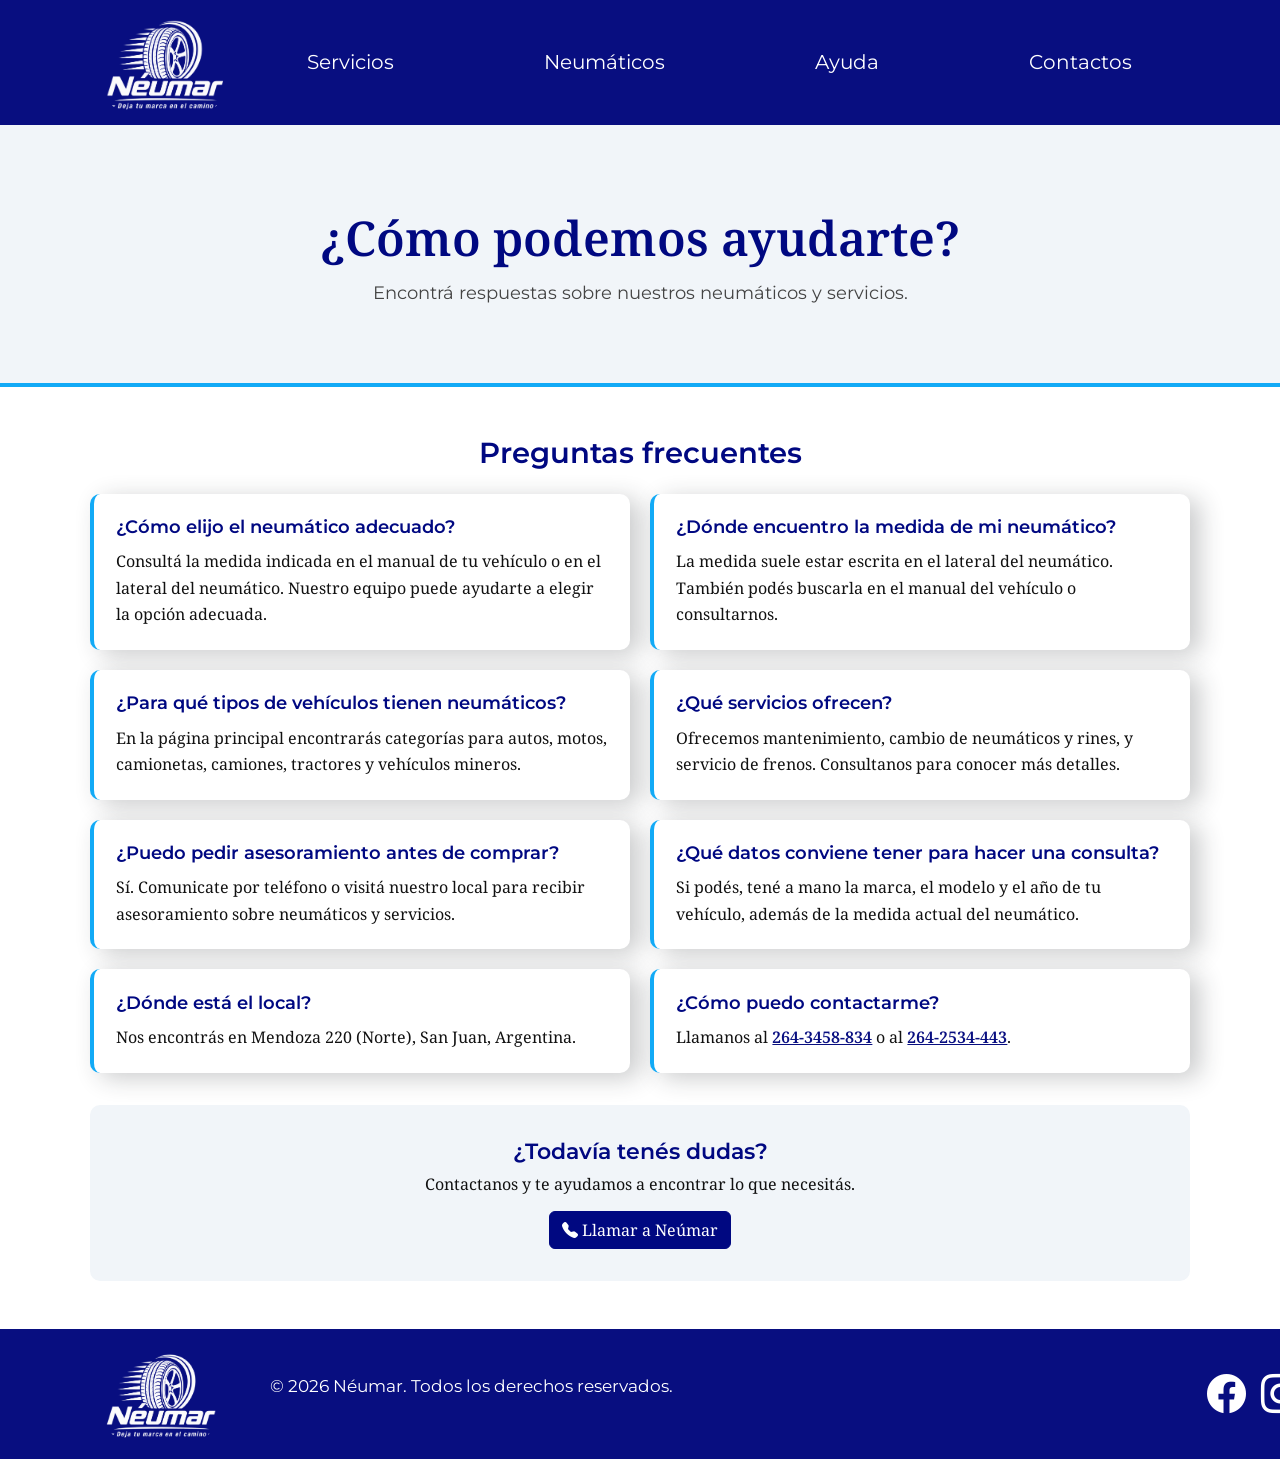
==== ayuda.html @ f8f5e72b "Initial commit" ====
<!doctype html>
<html lang="es">
<head>
  <meta charset="utf-8">
  <meta name="viewport" content="width=device-width, initial-scale=1">
  <title>Ayuda | Neúmar</title>
  <link href="https://cdn.jsdelivr.net/npm/bootstrap@5.3.8/dist/css/bootstrap.min.css" rel="stylesheet" integrity="sha384-sRIl4kxILFvY47J16cr9ZwB07vP4J8+LH7qKQnuqkuIAvNWLzeN8tE5YBujZqJLB" crossorigin="anonymous">
  <link rel="stylesheet" href="https://cdn.jsdelivr.net/npm/bootstrap-icons@1.13.2/font/bootstrap-icons.min.css">
  <link rel="preconnect" href="https://fonts.googleapis.com">
  <link rel="preconnect" href="https://fonts.gstatic.com" crossorigin>
  <link href="https://fonts.googleapis.com/css2?family=Montserrat:wght@400;500;600;700&family=Noto+Serif:wght@400;600&display=swap" rel="stylesheet">
  <link rel="stylesheet" href="styles.css">
  <link rel="stylesheet" href="ayuda.css">
  <link rel="icon" href="imagenes/logo_blanco.png" type="image/png">
</head>
<body class="ayuda-body">
  <header>
    <a href="index.html"><img src="imagenes/logo_blanco.png" class="logo" alt="Neúmar"></a>
    <button class="menu-toggle" type="button" aria-label="Abrir menú" aria-expanded="false" aria-controls="main-navigation"><span></span><span></span><span></span></button>
    <nav id="main-navigation"> 
       <ul>
        <li><a href="servicios.html" class="cabeza_a">Servicios</a></li>
        <li><a href="neumaticos.html" class="cabeza_a">Neumáticos</a></li>
        <li><a href="ayuda.html" class="cabeza_a">Ayuda</a></li>
        <li><a href="contacto.html" class="cabeza_a">Contactos</a></li>
       </ul>
    </nav>
  </header>


  <main>
    <section class="ayuda-hero">
      <h1>¿Cómo podemos ayudarte?</h1>
      <p>Encontrá respuestas sobre nuestros neumáticos y servicios.</p>
    </section>

    <section class="ayuda-main">
      <h2>Preguntas frecuentes</h2>
      <div class="faq-grid">
        <article class="faq-item">
          <h3>¿Cómo elijo el neumático adecuado?</h3>
          <p>Consultá la medida indicada en el manual de tu vehículo o en el lateral del neumático. Nuestro equipo puede ayudarte a elegir la opción adecuada.</p>
        </article>
        <article class="faq-item">
          <h3>¿Dónde encuentro la medida de mi neumático?</h3>
          <p>La medida suele estar escrita en el lateral del neumático. También podés buscarla en el manual del vehículo o consultarnos.</p>
        </article>
        <article class="faq-item">
          <h3>¿Para qué tipos de vehículos tienen neumáticos?</h3>
          <p>En la página principal encontrarás categorías para autos, motos, camionetas, camiones, tractores y vehículos mineros.</p>
        </article>
        <article class="faq-item">
          <h3>¿Qué servicios ofrecen?</h3>
          <p>Ofrecemos mantenimiento, cambio de neumáticos y rines, y servicio de frenos. Consultanos para conocer más detalles.</p>
        </article>
        <article class="faq-item">
          <h3>¿Puedo pedir asesoramiento antes de comprar?</h3>
          <p>Sí. Comunicate por teléfono o visitá nuestro local para recibir asesoramiento sobre neumáticos y servicios.</p>
        </article>
        <article class="faq-item">
          <h3>¿Qué datos conviene tener para hacer una consulta?</h3>
          <p>Si podés, tené a mano la marca, el modelo y el año de tu vehículo, además de la medida actual del neumático.</p>
        </article>
        <article class="faq-item">
          <h3>¿Dónde está el local?</h3>
          <p>Nos encontrás en Mendoza 220 (Norte), San Juan, Argentina.</p>
        </article>
        <article class="faq-item">
          <h3>¿Cómo puedo contactarme?</h3>
          <p>Llamanos al <a href="tel:2643458834">264-3458-834</a> o al <a href="tel:2642534443">264-2534-443</a>.</p>
        </article>
      </div>

      <div class="ayuda-contacto">
        <h2>¿Todavía tenés dudas?</h2>
        <p>Contactanos y te ayudamos a encontrar lo que necesitás.</p>
        <a class="btn btn-primary" href="tel:2643458834"><i class="bi bi-telephone-fill"></i> Llamar a Neúmar</a>
      </div>
    </section>
  </main>

  <footer id="contacto">
    <div><a href="index.html"><img src="imagenes/logo_blanco.png" class="logo_footer" alt="Neúmar"></a></div>
    <div class="copyright"><p>© 2026 Néumar. Todos los derechos reservados.</p></div>
    <div class="redes">
      <ul class="iconos_redes">
        <li><a href="https://www.facebook.com/?locale=es_LA" aria-label="Facebook"><i class="bi bi-facebook"></i></a></li>
        <li><a href="https://www.instagram.com/?hl=es" aria-label="Instagram"><i class="bi bi-instagram"></i></a></li>
        <li><a href="https://web.whatsapp.com/" aria-label="WhatsApp"><i class="bi bi-whatsapp"></i></a></li>
      </ul>
    </div>
  </footer>
  <script src="menu.js" defer></script>
</body>
</html>
---- styles.css ----
* { box-sizing: border-box; }
body { margin: 0 auto;  font: 16px Noto serif; color: #111; }
/* Cabecera y pie*/
header { background: #080e80; color: white; display: flex; font-family: montserrat; align-items: center; justify-content: space-between; gap: 20px; margin: 0 auto;  padding-left: 8%;
  padding-right: 19%;}
  header ul {
  display: flex;
  gap: 30px;
  list-style: none;
  margin: 0;
  padding: 0;
  }

header ul li a {
  color: white;
  text-decoration: none;
}
footer { background: #080e80; color: white;  font-family: montserrat;  display: flex; align-items: center; height: 10em;  padding-left: 8%;
  padding-right: 19%; font-size: 13px;}
footer p{font-size: 1.3em; position: relative; left: 3em;}
.redes{position: relative; left: 45em;}
.iconos_redes{font-size: 3em; display: flex; list-style: none; gap: 15px; padding: 0; margin: 0;}
.cabeza_a {font-size: 20px; padding: 3em; }
.logo { color: white; font-weight: bold; border-radius: 40%; width: 10em;  }
.logo_footer { color: white; font-weight: bold; border-radius: 40%; width: 9em;  }
nav { display: flex; gap: 16px; }
nav a, footer a { color: white; text-decoration: none; }
.banner { margin: 0; padding: 30px; background-image: url(imagenes/ruedas.jpg); background-repeat: no-repeat;  background-position: center; background-size: cover;  color: #ffffff; text-shadow: 3px 2px 12px rgba(0,0,0,1.00); font-family: Noto serif;  text-align: center; font-size: 2em; text-transform: uppercase; height: 8em; }

section h2 { text-align: center; font-size: 2em; position: relative; font-weight: normal; color: #080e80;}

/*Introduccion*/
.intro { max-width: 1500px; min-height: 420px; margin: 40px auto; padding: 24px; display: flex; align-items: center; gap: 24px; background: #fff; border-radius: 12px; box-shadow: 0 8px 28px #00000012; }
.imagen-intro { flex: 0 0 34%; height: 370px; }
.imagen-intro img { display: block; width: 100%; height: 100%; object-fit: cover; border-radius: 8px; }
.texto-intro { flex: 1; }
.texto-intro h2 { margin: 0 0 10px; color: #080e80; font-size: clamp(1.6rem, 2.5vw, 2.5rem); }
.texto-intro p { max-width: none; margin: 0; font-size: clamp(1rem, 1.3vw, 1.35rem); line-height: 1.4; }





/* Carrusel y tarjetas de productos */
#titulo_carrusel{font-size: 2.6em; bottom: 10px;}
.carousel-wrap { width: 54em; margin: 2rem auto; }
#productosCarousel img { width: 100px; height: 30em; object-fit: cover; background: #f3f3f3;}
.fondo{background-image: linear-gradient(rgba(13, 65, 89, 0.625)), url(imagenes/taller.jpeg); background-repeat: no-repeat; background-position: center; background-size: cover; }
#titulo_prod{color: #f7f7f7; font-size: 2.6em;}
.productos { width: 1000px; }
.productos .card { height: 100%; width: 20em; padding: 4em; text-align: center; box-shadow: 10px 10px 8px -3px rgba(0,0,0,0.74);}
.productos .card-img-top { height: 190px; object-fit: contain; padding: 10px; }
.productos .btn { background-color: #080e80; border-color: #080e80; width: 11em; left: 0.2em; border-radius: 2em; position: relative;}

/* Tarjetas de los servicios*/
.fondo_servicios{background-image: linear-gradient(rgb(255, 255, 255), rgba(102, 103, 107, 0.345));   }
#titulo_servicios{color: #444343; font-size: 2.6em; padding: 0.5em;}
.servicios { width: 100em; height: 43em; }
.servicios .card { height: 100%; width: 25em; box-shadow: 8px 1px 13px 7px rgba(0,0,0,0.74); text-align: center; }
.servicios .card-img-top { height: 20em; object-fit: cover;   }
.servicios .btn { background-color: #080e80; border-color: #080e80; width: 11em; left: 6.8em; border-radius: 2em; position: relative; top: -1em; bottom: -1em; padding: 0.8em;}


.menu-toggle {
  display: none;
  width: 44px;
  height: 44px;
  border: 1px solid #ffffff80;
  border-radius: 6px;
  background: transparent;
  cursor: pointer;
}

.menu-toggle span {
  display: block;
  width: 22px;
  height: 2px;
  margin: 4px auto;
  background: white;
}

.menu-toggle { display: none; }

@media (max-width: 900px) {
  body { overflow-x: hidden; }
  img { max-width: 100%; }
  .carousel-wrap {
    width: min(calc(100% - 32px), 864px);
    margin-inline: auto;
  }
  #productosCarousel img {
    display: block;
    width: 100%;
    height: clamp(220px, 34vw, 420px);
    object-fit: cover;
  }
  .productos, .servicios {
    width: min(calc(100% - 32px), 1200px);
    max-width: 100%;
    height: auto;
    margin-inline: auto;
    padding: 24px 12px;
  }
  .productos .card, .servicios .card {
    width: 100%;
    max-width: 100%;
    height: 100%;
    padding: 1rem;
  }
  .productos .card-img-top, .servicios .card-img-top {
    width: 100%;
    max-width: 100%;
    height: clamp(160px, 22vw, 280px);
    padding: 10px;
    object-fit: contain;
  }
  .servicios .card-img-top { object-fit: cover; padding: 0; }
  .productos .btn, .servicios .btn {
    position: static;
    display: block;
    width: min(100% - 24px, 220px);
    margin: 0 auto 12px;
  }
  #card-body-productos,
  #card-body-productos-camioneta,
  #card-body-productos-minero {
    position: static !important;
    left: auto !important;
  }
  #titulo_carrusel, #titulo_prod, #titulo_servicios {
    font-size: clamp(1.5rem, 3vw, 2.3rem);
  }
  footer {
    height: auto;
    min-height: 10rem;
    padding: 1.5rem clamp(16px, 5vw, 72px);
    gap: 1rem;
    flex-wrap: wrap;
  }
  footer p { position: static; margin: 0; font-size: 1rem; }
  footer .redes{position: static; left:auto;}
  .logo_footer { width: clamp(88px, 10vw, 140px); }
}

@media (max-width: 900px) {
  header {
    position: relative;
    flex-wrap: wrap;
    padding: 12px 20px;
  }
  .menu-toggle {
    display: block;
    order: 2;
    margin-left: auto;
  }
  header nav {
    display: none;
    order: 3;
    flex: 0 0 100%;
    width: 100%;
    margin: 0;
    padding: .35rem 0;
    background: #080e80;
  }
  header nav.menu-open { display: block; }
  header nav ul {
    display: flex;
    flex-direction: column;
    align-items: stretch;
    gap: 0;
    margin: 0;
    padding: 0;
  }
  header nav a {
    display: block;
    width: 100%;
    padding: .85rem 1rem;
    border-top: 1px solid #ffffff30;
    font-size: 1rem;
    text-align: left;
  }
  .menu-toggle:focus-visible, header nav a:focus-visible {
    outline: 3px solid #b9e6ff;
    outline-offset: 2px;
  }
}

@media (max-width: 650px) {
  .logo { width: 96px; }
  header { padding: 10px 14px; gap: 10px; }
  .menu-toggle { width: 42px; height: 42px; padding: 7px; }
  .menu-toggle span { width: 20px; margin: 4px auto; }

  .banner {
    min-height: 180px;
    height: auto;
    padding: 34px 16px;
    background-position: center;
    background-size: cover;
  }
  .banner .ban {
    margin: 0;
    font-size: clamp(1.35rem, 6vw, 2rem);
    line-height: 1.25;
  }

  .intro {
    width: calc(100% - 24px);
    min-height: 0;
    margin: 18px auto 26px;
    padding: 14px;
    flex-direction: column;
    align-items: stretch;
    gap: 16px;
  }
  .imagen-intro { flex: none; width: 100%; height: 210px; }
  .imagen-intro img { width: 100%; height: 100%; }
  .texto-intro h2 { margin-bottom: 8px; font-size: 1.4rem; line-height: 1.3; }
  .texto-intro p { font-size: .98rem; line-height: 1.6; }

  .carousel-wrap {
    width: calc(100% - 24px);
    margin: 1.5rem auto 2rem;
  }
  #titulo_carrusel { margin-bottom: .75rem; font-size: 1.45rem; }
  #productosCarousel img { height: 220px; }
  .carousel-indicators { margin-bottom: .5rem; }

  .productos, .servicios {
    width: 100%;
    padding: 18px 12px;
  }
  #titulo_prod, #titulo_servicios {
    margin-bottom: 1rem !important;
    padding: .5rem 0;
    font-size: 1.5rem;
    line-height: 1.3;
  }
  .productos .card, .servicios .card { padding: .75rem; }
  .productos .card-img-top, .servicios .card-img-top { height: 170px; }
  .productos .card-body, .servicios .card-body { padding: .8rem .5rem; }
  .productos .card-title, .servicios .card-title { font-size: 1rem; line-height: 1.35; }
  .productos .btn, .servicios .btn { margin-bottom: 8px; }
  footer { flex-direction: column; text-align: center; }
  .iconos_redes { font-size: 2rem; }
}

@media (max-width: 380px) {
  .banner .ban { font-size: 1.3rem; }
  .intro { width: calc(100% - 16px); padding: 12px; }
  .imagen-intro { height: 180px; }
  #productosCarousel img { height: 185px; }
  .productos .card-title, .servicios .card-title { font-size: .92rem; }
}
---- ayuda.css ----
* { box-sizing: border-box; }
body { margin: 0 auto;  font: 16px Noto serif; color: #111; }
/* Cabecera y pie*/
header { background: #080e80; color: white; display: flex; font-family: montserrat; align-items: center; justify-content: space-between; gap: 20px; margin: 0 auto;  padding-left: 8%;
  padding-right: 19%;}
  header ul {
  display: flex;
  gap: 30px;
  list-style: none;
  margin: 0;
  padding: 0;
  }

header ul li a {
  color: white;
  text-decoration: none;
}
nav { display: flex; gap: 120px; }
nav a, footer a { color: white; text-decoration: none; }
.redes{position: relative; left: 45em;}
.iconos_redes{font-size: 3em; display: flex; list-style: none; gap: 15px; padding: 0; margin: 0;}
.logo { color: white; font-weight: bold; border-radius: 40%; width: 7.8em;  }
.logo_footer { color: white; font-weight: bold; border-radius: 40%; width: 9em;  }
.ayuda-hero {
  padding: clamp(2.5rem, 7vw, 5rem) 1.5rem;
  background: #f1f5f9;
  border-bottom: 4px solid #12aaf6;
  text-align: center;
}
.ayuda-hero h1 {
  margin: 0 0 .75rem;
  color: #000881;
  font: 600 clamp(2rem, 4vw, 3rem) "Noto Serif", serif;
}
.ayuda-hero p {
  margin: 0;
  color: #444;
  font: 1.1rem Montserrat, sans-serif;
}
.ayuda-main {
  width: min(100% - 24px, 1100px);
  margin: clamp(2rem, 5vw, 3rem) auto;
}
.ayuda-main > h2, .ayuda-contacto h2 {
  margin: 0 0 1.5rem;
  color: #000881;
  font: 600 clamp(1.4rem, 3vw, 1.8rem) Montserrat, sans-serif;
  text-align: center;
}
.faq-grid {
  display: grid;
  grid-template-columns: repeat(2, minmax(0, 1fr));
  gap: clamp(12px, 2vw, 20px);
}
.faq-item {
  min-width: 0;
  margin: 0;
  padding: clamp(1rem, 2.5vw, 1.4rem);
  box-shadow: 10px 5px 24px 0px rgba(32,36,42,0.24);
  border-left: 4px solid #12aaf6;
  border-radius: 10px;
  background: white;
 
}
.faq-item h3 {
  margin: 0 0 .7rem;
  color: #000881;
  font: 600 1.1rem Montserrat, sans-serif;
}
.faq-item p { margin: 0; line-height: 1.65; overflow-wrap: anywhere; }
.faq-item a { color: #080e80; font-weight: 600; }
.ayuda-contacto {
  margin-top: 2rem;
  padding: clamp(1.25rem, 4vw, 2rem) 1rem;
  border-radius: 10px;
  background: #f1f5f9;
  text-align: center;
}
.ayuda-contacto h2 { margin-bottom: .5rem; font-size: 1.4rem; }
.ayuda-contacto p { margin: 0 0 1rem; }
.ayuda-contacto .btn { background: #000881; border-color: #000881; }


.faq-grid .faq-item { width: 100%; }

.menu-toggle {
  display: none;
  width: 44px;
  height: 44px;
  border: 1px solid #ffffff80;
  border-radius: 6px;
  background: transparent;
  cursor: pointer;
}

.menu-toggle span {
  display: block;
  width: 22px;
  height: 2px;
  margin: 4px auto;
  background: white;
}

@media (max-width: 900px) {
  .ayuda-body header { position: relative; flex-wrap: wrap; padding: 12px 20px; }
  .menu-toggle { display: block; order: 2; margin-left: auto; }
  .ayuda-body header nav { display: none; order: 3; flex: 0 0 100%; width: 100%; margin: 0; padding: .35rem 0; background: #080e80; }
  .ayuda-body header nav.menu-open { display: block; }
  .ayuda-body header nav ul { flex-direction: column; align-items: stretch; gap: 0; }
  .ayuda-body header nav > a, .ayuda-body header nav ul a { display: block; width: 100%; padding: .85rem 1rem; border-top: 1px solid #ffffff30; color: #fff; font-size: 1rem; text-align: left; }
  .ayuda-body footer { height: auto; min-height: 10rem; padding: 1.5rem 8%; }
  .ayuda-body footer p { position: static; margin: 0; }
  .ayuda-body .redes { position: static; left: auto; }
}
@media (max-width: 768px) { .faq-grid { grid-template-columns: 1fr; } }
@media (max-width: 650px) {
  .ayuda-body header nav a { padding: .65rem .8rem; font-size: .9rem; }
  .ayuda-body footer { flex-direction: column; gap: 1rem; padding: 1.5rem 1rem; text-align: center; }
  .ayuda-body .iconos_redes { font-size: 2rem; }
}
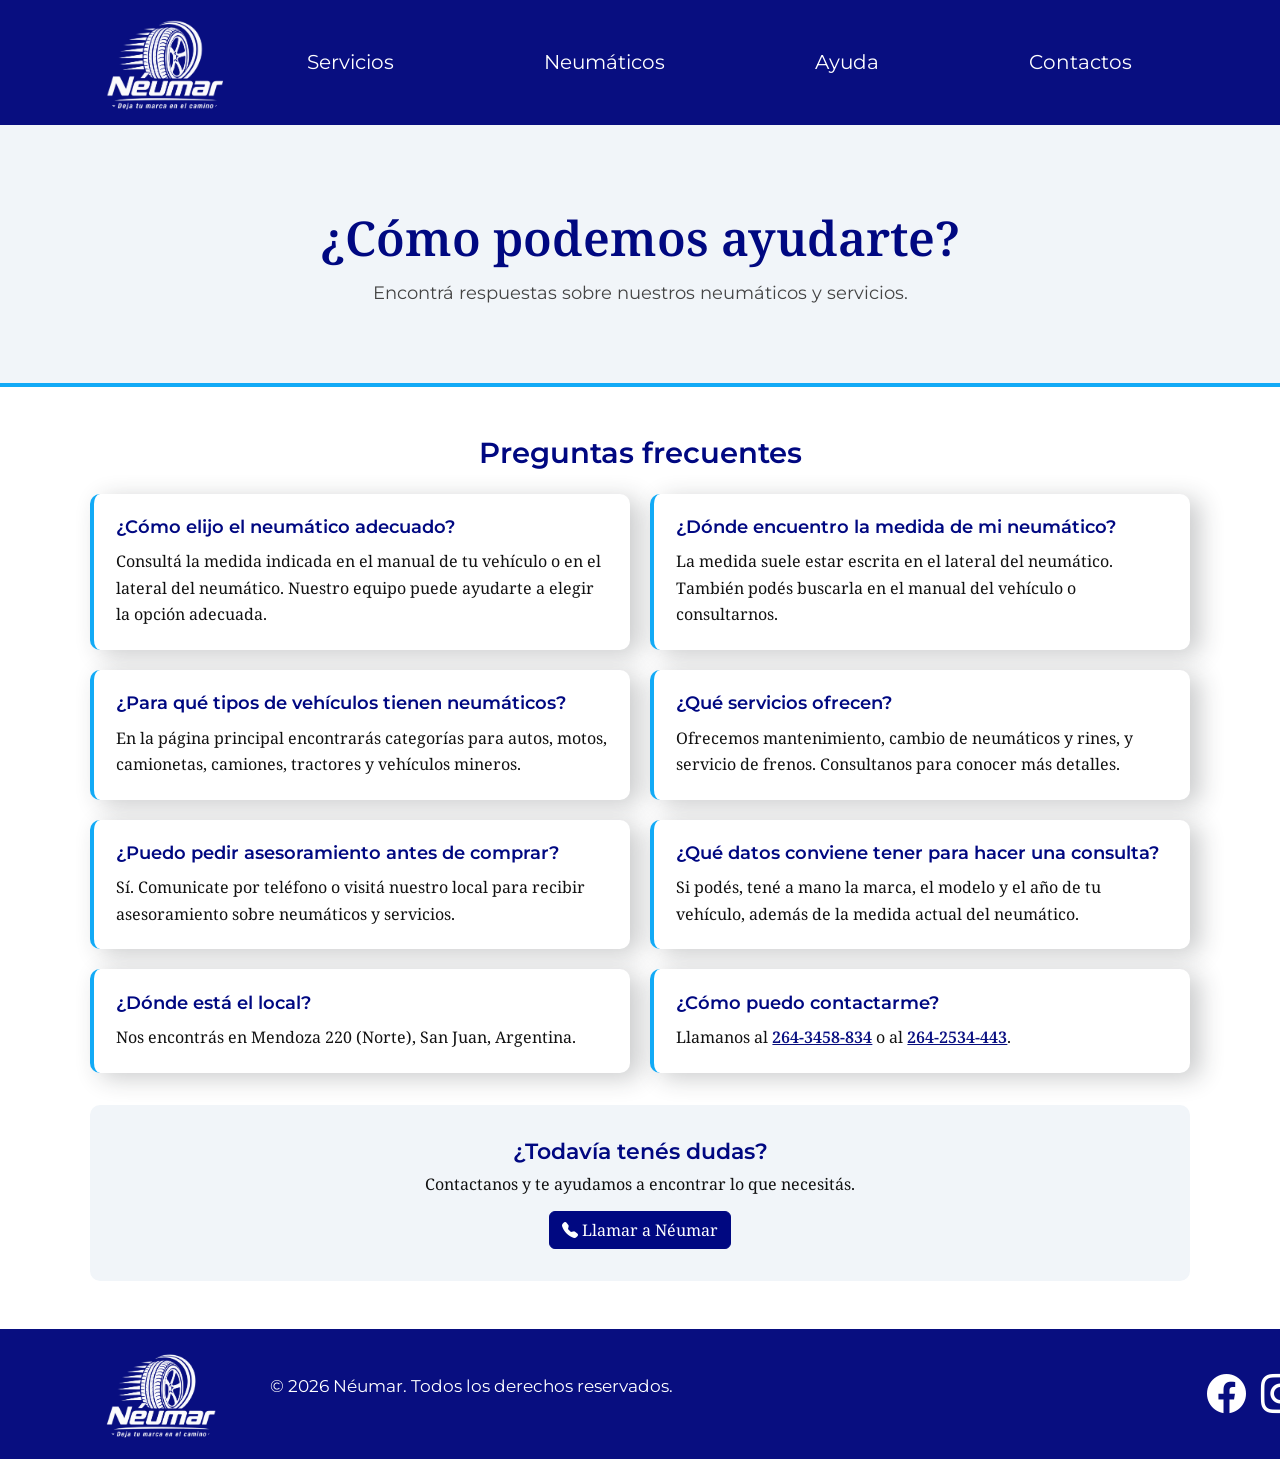
==== commit 3d4b4cc0: "Add files via upload" ====
--- a/ayuda.html
+++ b/ayuda.html
@@ -16,7 +16,7 @@
 <body class="ayuda-body">
   <header>
     <a href="index.html"><img src="imagenes/logo_blanco.png" class="logo" alt="Neúmar"></a>
-    <button class="menu-toggle" type="button" aria-label="Abrir menú" aria-expanded="false" aria-controls="main-navigation"><span></span><span></span><span></span></button>
+    <button class="menu-toggle" type="button" aria-label="Abrir menú" aria-expanded="false" aria-controls="main-navigation"><span></span><span></span><span></span></button>
     <nav id="main-navigation"> 
        <ul>
         <li><a href="servicios.html" class="cabeza_a">Servicios</a></li>
@@ -74,7 +74,7 @@
       <div class="ayuda-contacto">
         <h2>¿Todavía tenés dudas?</h2>
         <p>Contactanos y te ayudamos a encontrar lo que necesitás.</p>
-        <a class="btn btn-primary" href="tel:2643458834"><i class="bi bi-telephone-fill"></i> Llamar a Neúmar</a>
+        <a class="btn btn-primary" href="tel:2643458834"><i class="bi bi-telephone-fill"></i> Llamar a Néumar</a>
       </div>
     </section>
   </main>
@@ -90,10 +90,10 @@
       </ul>
     </div>
   </footer>
-  <script src="menu.js" defer></script>
+  <script src="menu.js" defer></script>
 </body>
 </html>
 
 
-
-
+
+
